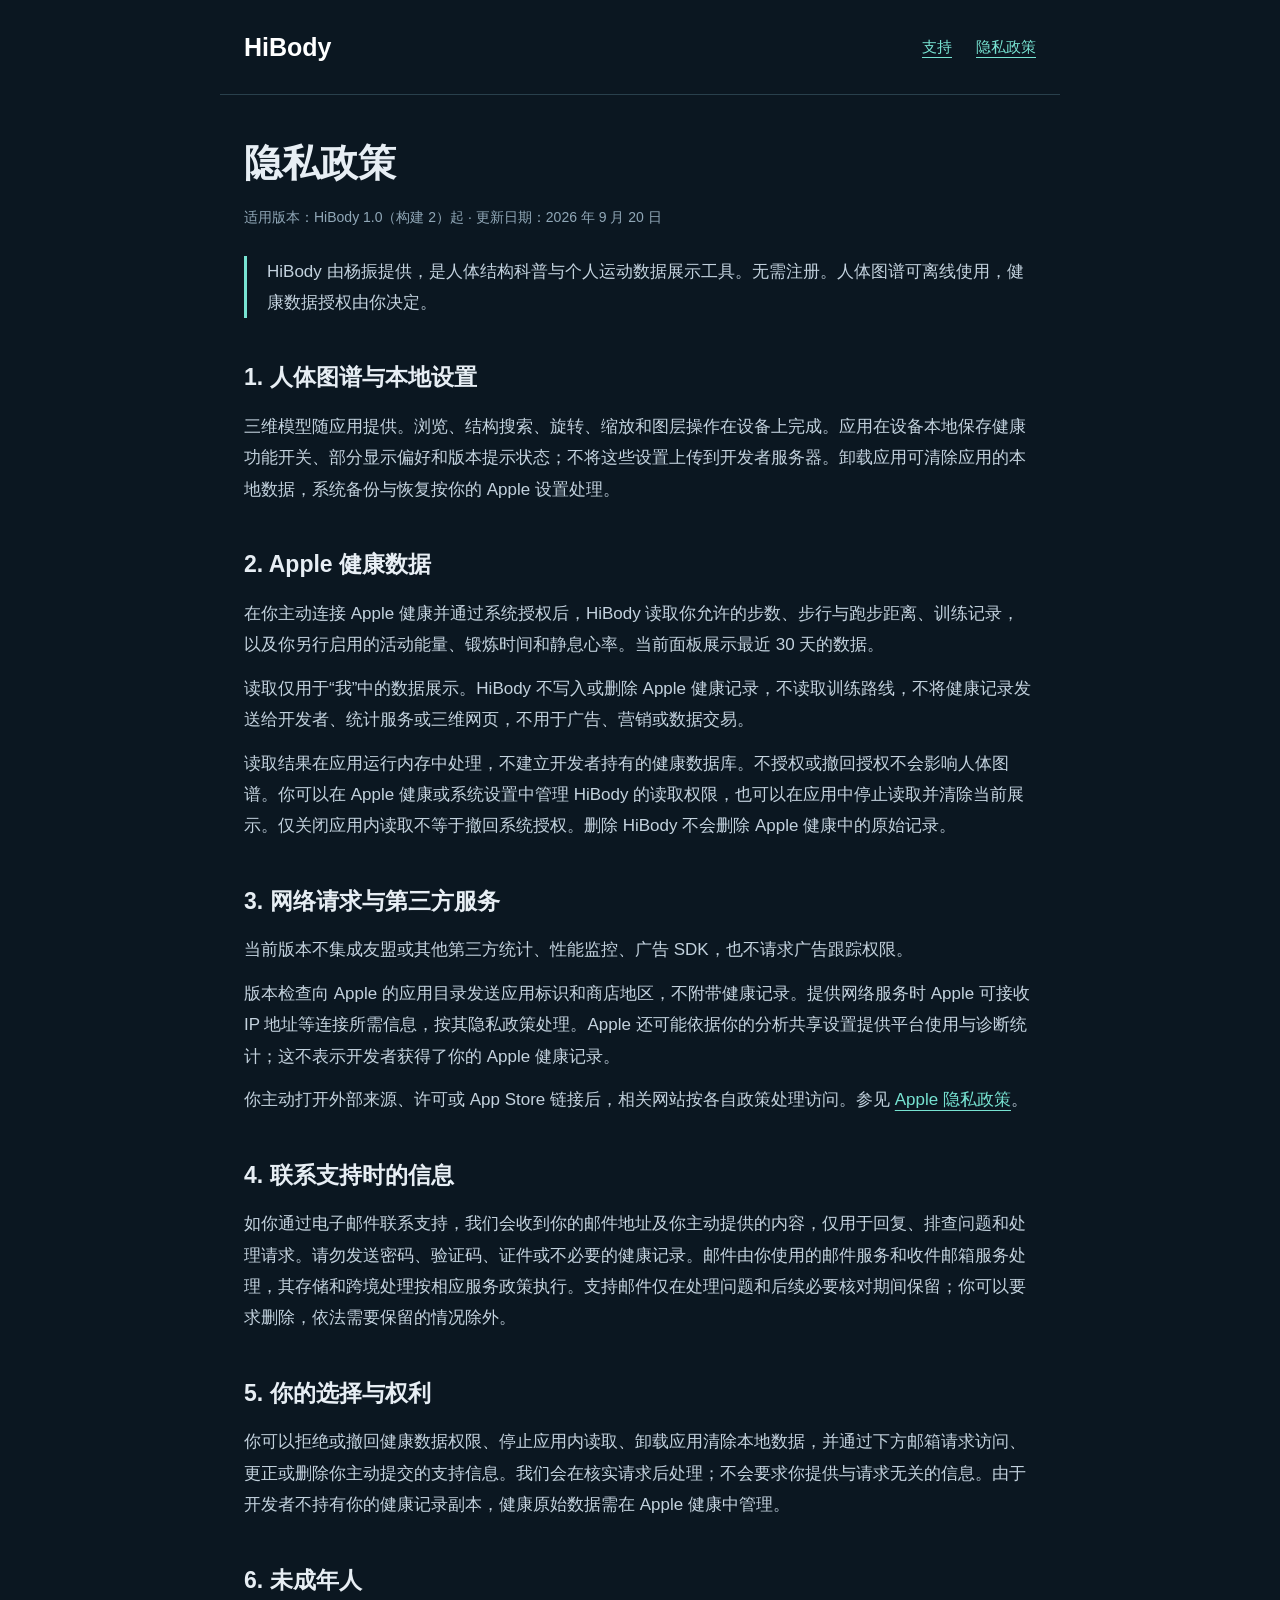
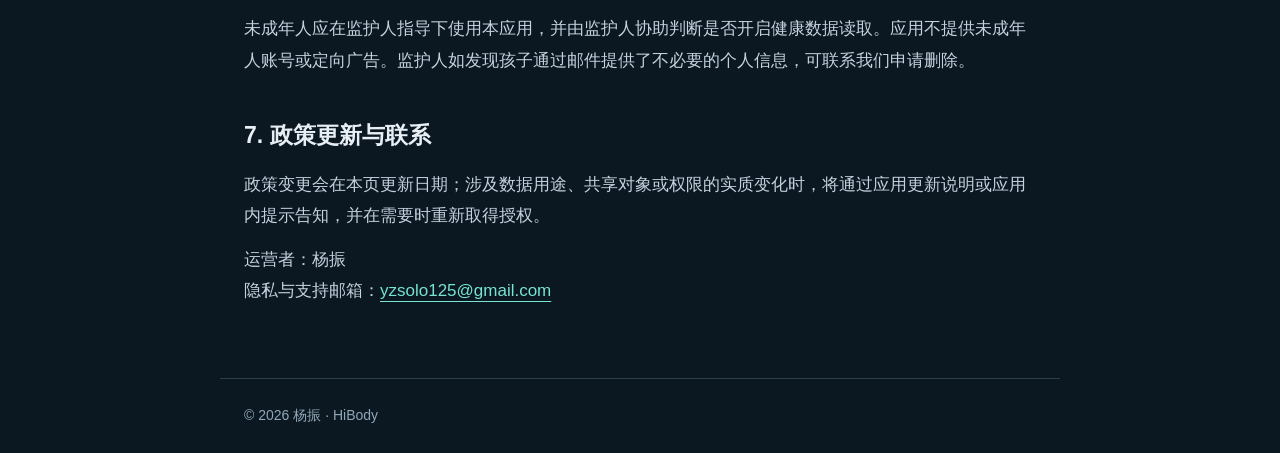
==== privacy.html @ a1c3797e "Add HiBody static website" ====
<!doctype html><html lang="zh-CN"><head><meta charset="utf-8"><meta name="viewport" content="width=device-width,initial-scale=1"><title>HiBody 隐私政策</title><meta name="description" content="HiBody 人体图谱应用的支持与隐私说明"><link rel="stylesheet" href="support.css"></head><body><header><a class="brand" href="index.html">HiBody</a><nav aria-label="页面导航"><a href="support.html">支持</a><a href="privacy.html">隐私政策</a></nav></header><main><h1>隐私政策</h1><p class="meta">适用版本：HiBody 1.0（构建 2）起 · 更新日期：2026 年 9 月 20 日</p>
<div class="intro"><p>HiBody 由杨振提供，是人体结构科普与个人运动数据展示工具。无需注册。人体图谱可离线使用，健康数据授权由你决定。</p></div>
<h2>1. 人体图谱与本地设置</h2><p>三维模型随应用提供。浏览、结构搜索、旋转、缩放和图层操作在设备上完成。应用在设备本地保存健康功能开关、部分显示偏好和版本提示状态；不将这些设置上传到开发者服务器。卸载应用可清除应用的本地数据，系统备份与恢复按你的 Apple 设置处理。</p>
<h2>2. Apple 健康数据</h2><p>在你主动连接 Apple 健康并通过系统授权后，HiBody 读取你允许的步数、步行与跑步距离、训练记录，以及你另行启用的活动能量、锻炼时间和静息心率。当前面板展示最近 30 天的数据。</p><p>读取仅用于“我”中的数据展示。HiBody 不写入或删除 Apple 健康记录，不读取训练路线，不将健康记录发送给开发者、统计服务或三维网页，不用于广告、营销或数据交易。</p><p>读取结果在应用运行内存中处理，不建立开发者持有的健康数据库。不授权或撤回授权不会影响人体图谱。你可以在 Apple 健康或系统设置中管理 HiBody 的读取权限，也可以在应用中停止读取并清除当前展示。仅关闭应用内读取不等于撤回系统授权。删除 HiBody 不会删除 Apple 健康中的原始记录。</p>
<h2>3. 网络请求与第三方服务</h2><p>当前版本不集成友盟或其他第三方统计、性能监控、广告 SDK，也不请求广告跟踪权限。</p><p>版本检查向 Apple 的应用目录发送应用标识和商店地区，不附带健康记录。提供网络服务时 Apple 可接收 IP 地址等连接所需信息，按其隐私政策处理。Apple 还可能依据你的分析共享设置提供平台使用与诊断统计；这不表示开发者获得了你的 Apple 健康记录。</p><p>你主动打开外部来源、许可或 App Store 链接后，相关网站按各自政策处理访问。参见 <a href="https://www.apple.com/legal/privacy/">Apple 隐私政策</a>。</p>
<h2>4. 联系支持时的信息</h2><p>如你通过电子邮件联系支持，我们会收到你的邮件地址及你主动提供的内容，仅用于回复、排查问题和处理请求。请勿发送密码、验证码、证件或不必要的健康记录。邮件由你使用的邮件服务和收件邮箱服务处理，其存储和跨境处理按相应服务政策执行。支持邮件仅在处理问题和后续必要核对期间保留；你可以要求删除，依法需要保留的情况除外。</p>
<h2>5. 你的选择与权利</h2><p>你可以拒绝或撤回健康数据权限、停止应用内读取、卸载应用清除本地数据，并通过下方邮箱请求访问、更正或删除你主动提交的支持信息。我们会在核实请求后处理；不会要求你提供与请求无关的信息。由于开发者不持有你的健康记录副本，健康原始数据需在 Apple 健康中管理。</p>
<h2>6. 未成年人</h2><p>未成年人应在监护人指导下使用本应用，并由监护人协助判断是否开启健康数据读取。应用不提供未成年人账号或定向广告。监护人如发现孩子通过邮件提供了不必要的个人信息，可联系我们申请删除。</p>
<h2>7. 政策更新与联系</h2><p>政策变更会在本页更新日期；涉及数据用途、共享对象或权限的实质变化时，将通过应用更新说明或应用内提示告知，并在需要时重新取得授权。</p><p>运营者：杨振<br>隐私与支持邮箱：<a href="mailto:yzsolo125@gmail.com">yzsolo125@gmail.com</a></p></main><footer>© 2026 杨振 · HiBody</footer></body></html>
---- support.css ----
*{box-sizing:border-box}body{margin:0;background:#0b1721;color:#e7eef4;font:17px/1.85 -apple-system,BlinkMacSystemFont,"PingFang SC",sans-serif}a{color:#77e3d2;text-underline-offset:5px}header,main,footer{max-width:840px;margin:auto;padding:24px}header{display:flex;justify-content:space-between;align-items:center;border-bottom:1px solid #29404c}nav{display:flex;gap:24px;font-size:15px}.brand{font-size:25px;font-weight:750;text-decoration:none;color:white}main{padding-top:44px;padding-bottom:60px}h1{font-size:38px;line-height:1.3;margin:0 0 16px}h2{font-size:23px;margin:38px 0 12px}p{margin:12px 0;color:#c3d2de}small,.meta{font-size:14px;color:#91a8b8}footer{border-top:1px solid #29404c;font-size:14px;color:#91a8b8}.intro{border-left:3px solid #77e3d2;padding-left:20px;margin:25px 0 36px}details{border-bottom:1px solid #29404c;padding:20px 0}summary{cursor:pointer;font-weight:600}summary:focus-visible,a:focus-visible{outline:2px solid #77e3d2;outline-offset:5px}@media(max-width:500px){header,main,footer{padding-left:22px;padding-right:22px}h1{font-size:32px}nav{gap:14px}main{padding-top:32px}}
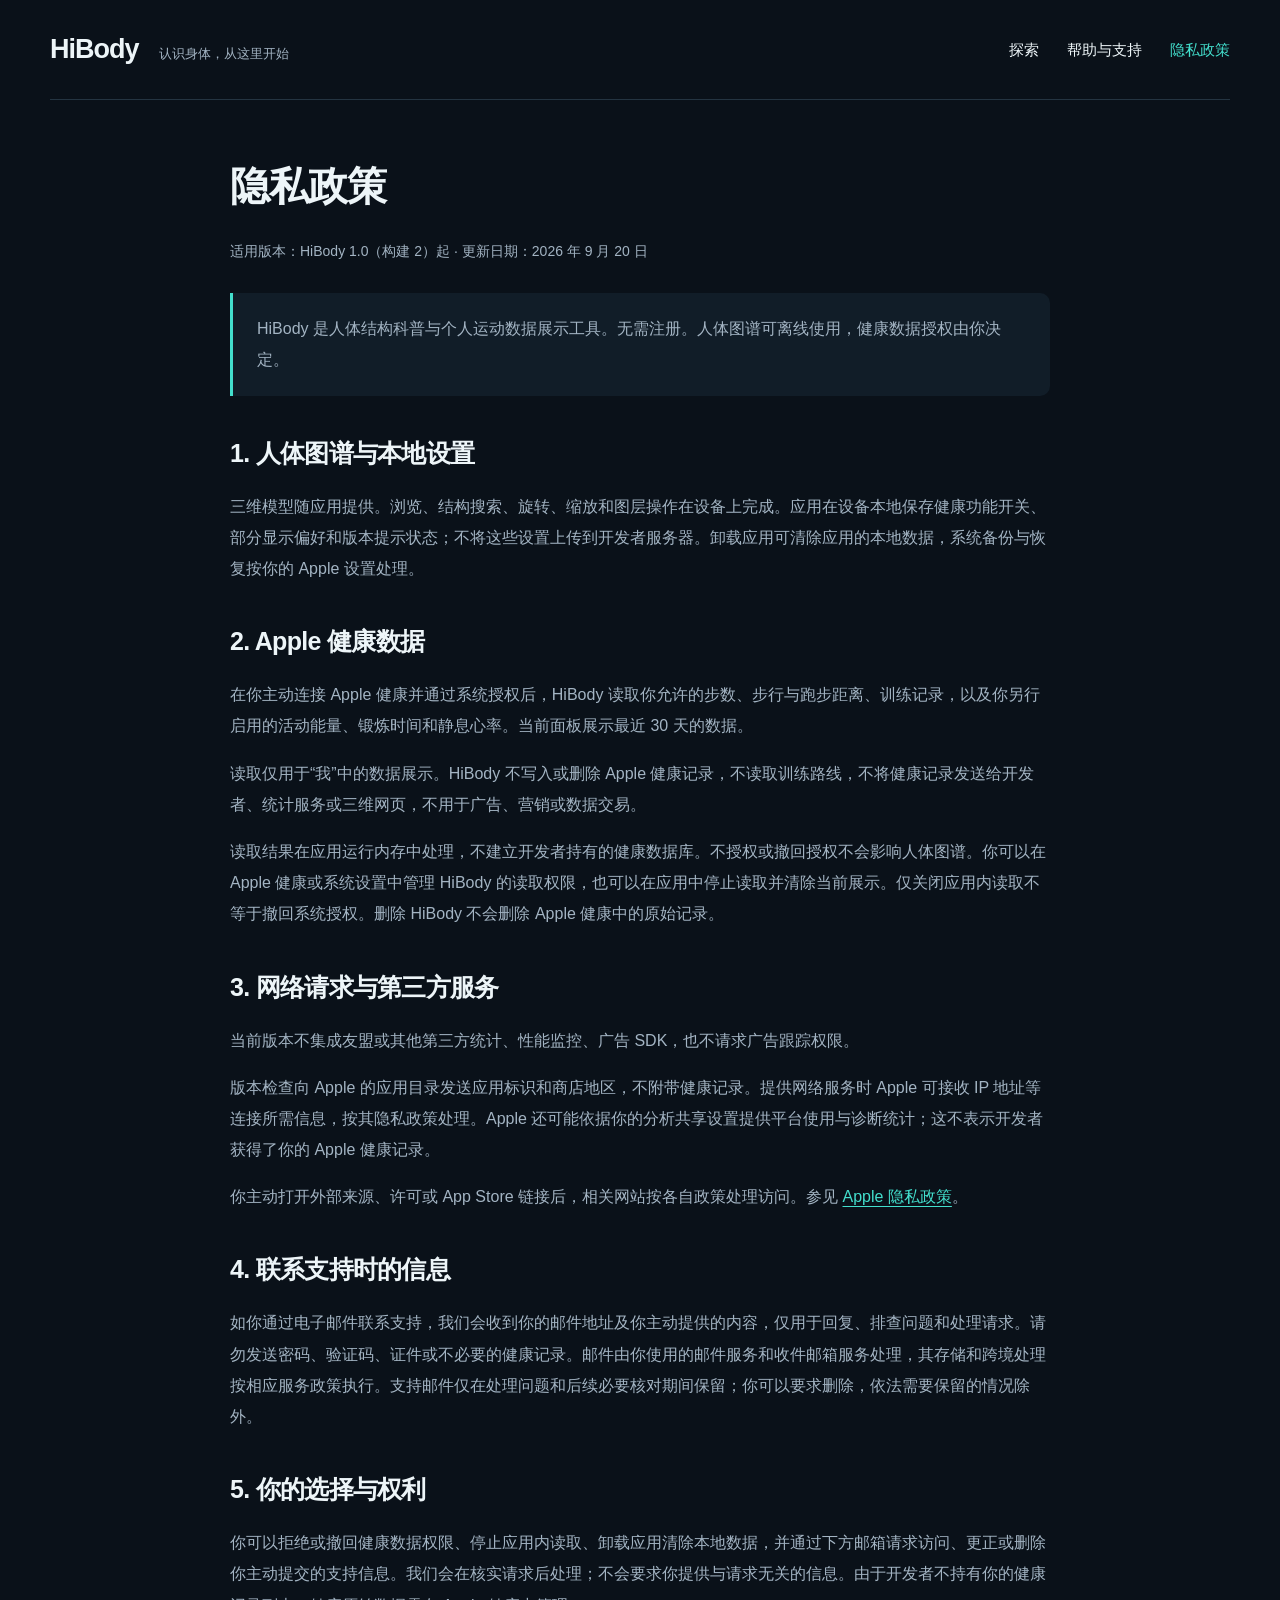
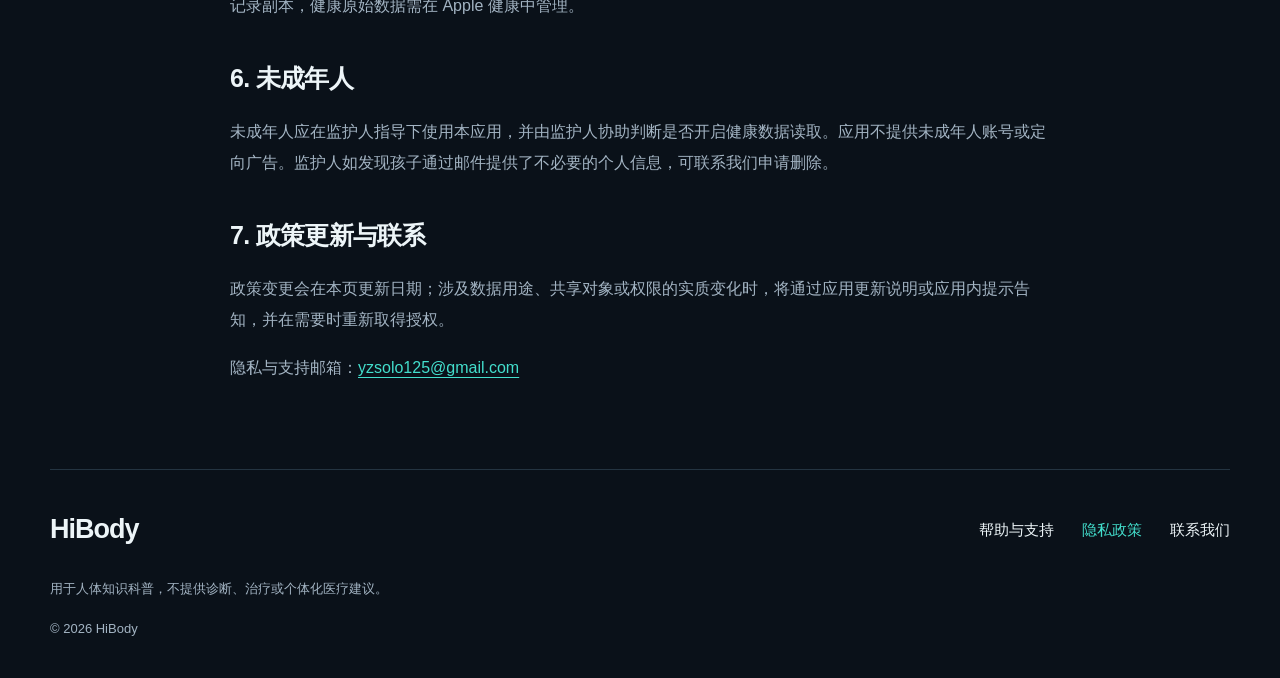
==== commit acd6e27e: "Refresh HiBody website and remove personal name from pages" ====
--- a/privacy.html
+++ b/privacy.html
@@ -1,9 +1,9 @@
-<!doctype html><html lang="zh-CN"><head><meta charset="utf-8"><meta name="viewport" content="width=device-width,initial-scale=1"><title>HiBody 隐私政策</title><meta name="description" content="HiBody 人体图谱应用的支持与隐私说明"><link rel="stylesheet" href="support.css"></head><body><header><a class="brand" href="index.html">HiBody</a><nav aria-label="页面导航"><a href="support.html">支持</a><a href="privacy.html">隐私政策</a></nav></header><main><h1>隐私政策</h1><p class="meta">适用版本：HiBody 1.0（构建 2）起 · 更新日期：2026 年 9 月 20 日</p>
-<div class="intro"><p>HiBody 由杨振提供，是人体结构科普与个人运动数据展示工具。无需注册。人体图谱可离线使用，健康数据授权由你决定。</p></div>
+<!doctype html><html lang="zh-CN"><head><meta charset="utf-8"><meta name="viewport" content="width=device-width,initial-scale=1"><title>HiBody 隐私政策</title><meta name="description" content="HiBody 人体图谱应用的支持与隐私说明"><meta name="theme-color" content="#0a1119"><link rel="icon" href="assets/icon.svg"><link rel="stylesheet" href="style.css"><link rel="stylesheet" href="support.css"><link rel="canonical" href="https://hibody.ch416.cn/privacy.html"></head><body><a class="skip" href="#main">跳到正文</a><header class="header wrap"><a class="brand" href="index.html">HiBody<span>认识身体，从这里开始</span></a><nav aria-label="主导航"><a href="index.html">探索</a><a href="support.html">帮助与支持</a><a href="privacy.html" aria-current="page">隐私政策</a></nav></header><main id="main" class="document wrap"><h1>隐私政策</h1><p class="meta">适用版本：HiBody 1.0（构建 2）起 · 更新日期：2026 年 9 月 20 日</p>
+<div class="intro"><p>HiBody 是人体结构科普与个人运动数据展示工具。无需注册。人体图谱可离线使用，健康数据授权由你决定。</p></div>
 <h2>1. 人体图谱与本地设置</h2><p>三维模型随应用提供。浏览、结构搜索、旋转、缩放和图层操作在设备上完成。应用在设备本地保存健康功能开关、部分显示偏好和版本提示状态；不将这些设置上传到开发者服务器。卸载应用可清除应用的本地数据，系统备份与恢复按你的 Apple 设置处理。</p>
 <h2>2. Apple 健康数据</h2><p>在你主动连接 Apple 健康并通过系统授权后，HiBody 读取你允许的步数、步行与跑步距离、训练记录，以及你另行启用的活动能量、锻炼时间和静息心率。当前面板展示最近 30 天的数据。</p><p>读取仅用于“我”中的数据展示。HiBody 不写入或删除 Apple 健康记录，不读取训练路线，不将健康记录发送给开发者、统计服务或三维网页，不用于广告、营销或数据交易。</p><p>读取结果在应用运行内存中处理，不建立开发者持有的健康数据库。不授权或撤回授权不会影响人体图谱。你可以在 Apple 健康或系统设置中管理 HiBody 的读取权限，也可以在应用中停止读取并清除当前展示。仅关闭应用内读取不等于撤回系统授权。删除 HiBody 不会删除 Apple 健康中的原始记录。</p>
 <h2>3. 网络请求与第三方服务</h2><p>当前版本不集成友盟或其他第三方统计、性能监控、广告 SDK，也不请求广告跟踪权限。</p><p>版本检查向 Apple 的应用目录发送应用标识和商店地区，不附带健康记录。提供网络服务时 Apple 可接收 IP 地址等连接所需信息，按其隐私政策处理。Apple 还可能依据你的分析共享设置提供平台使用与诊断统计；这不表示开发者获得了你的 Apple 健康记录。</p><p>你主动打开外部来源、许可或 App Store 链接后，相关网站按各自政策处理访问。参见 <a href="https://www.apple.com/legal/privacy/">Apple 隐私政策</a>。</p>
 <h2>4. 联系支持时的信息</h2><p>如你通过电子邮件联系支持，我们会收到你的邮件地址及你主动提供的内容，仅用于回复、排查问题和处理请求。请勿发送密码、验证码、证件或不必要的健康记录。邮件由你使用的邮件服务和收件邮箱服务处理，其存储和跨境处理按相应服务政策执行。支持邮件仅在处理问题和后续必要核对期间保留；你可以要求删除，依法需要保留的情况除外。</p>
 <h2>5. 你的选择与权利</h2><p>你可以拒绝或撤回健康数据权限、停止应用内读取、卸载应用清除本地数据，并通过下方邮箱请求访问、更正或删除你主动提交的支持信息。我们会在核实请求后处理；不会要求你提供与请求无关的信息。由于开发者不持有你的健康记录副本，健康原始数据需在 Apple 健康中管理。</p>
 <h2>6. 未成年人</h2><p>未成年人应在监护人指导下使用本应用，并由监护人协助判断是否开启健康数据读取。应用不提供未成年人账号或定向广告。监护人如发现孩子通过邮件提供了不必要的个人信息，可联系我们申请删除。</p>
-<h2>7. 政策更新与联系</h2><p>政策变更会在本页更新日期；涉及数据用途、共享对象或权限的实质变化时，将通过应用更新说明或应用内提示告知，并在需要时重新取得授权。</p><p>运营者：杨振<br>隐私与支持邮箱：<a href="mailto:yzsolo125@gmail.com">yzsolo125@gmail.com</a></p></main><footer>© 2026 杨振 · HiBody</footer></body></html>+<h2>7. 政策更新与联系</h2><p>政策变更会在本页更新日期；涉及数据用途、共享对象或权限的实质变化时，将通过应用更新说明或应用内提示告知，并在需要时重新取得授权。</p><p>隐私与支持邮箱：<a href="mailto:yzsolo125@gmail.com">yzsolo125@gmail.com</a></p></main><footer class="wrap"><div class="footer-row"><a class="brand" href="index.html">HiBody</a><nav aria-label="页脚导航"><a href="support.html">帮助与支持</a><a href="privacy.html" aria-current="page">隐私政策</a><a href="mailto:yzsolo125@gmail.com">联系我们</a></nav></div><p>用于人体知识科普，不提供诊断、治疗或个体化医疗建议。</p><small>© 2026 HiBody</small></footer></body></html>
--- a/style.css
+++ b/style.css
@@ -0,0 +1 @@
+:root{color-scheme:dark;--bg:#0a1119;--surface:#111d28;--text:#edf5f8;--muted:#a3b4c3;--accent:#43dfcd;--line:#243441}*{box-sizing:border-box}html{scroll-behavior:smooth;scroll-padding-top:28px}body{margin:0;background:var(--bg);color:var(--text);font:16px/1.8 -apple-system,BlinkMacSystemFont,"PingFang SC","Microsoft YaHei",sans-serif}a{color:inherit;text-decoration:none}a:focus-visible,summary:focus-visible{outline:2px solid var(--accent);outline-offset:6px}a:hover{color:var(--accent)}img{display:block;max-width:100%;height:auto}.wrap{width:min(1180px,calc(100% - 64px));margin:auto}.skip{position:absolute;left:20px;top:-100px;background:var(--accent);color:var(--bg);padding:10px;z-index:5}.skip:focus{top:10px}.header{display:flex;align-items:center;justify-content:space-between;gap:24px;min-height:100px;border-bottom:1px solid var(--line)}.brand{font-size:27px;font-weight:750;letter-spacing:-1px;white-space:nowrap}.brand span{font-size:13px;font-weight:400;letter-spacing:0;margin-left:20px;color:var(--muted)}nav{display:flex;gap:28px;font-size:15px}nav a[aria-current]{color:var(--accent)}.hero{display:grid;grid-template-columns:1.25fr .75fr;gap:70px;align-items:center;padding-top:72px;padding-bottom:80px}.eyebrow{font-size:14px;letter-spacing:2px;color:var(--accent);margin:0 0 24px}h1,h2,h3,p{margin-top:0}h1{font-size:clamp(38px,4.5vw,62px);line-height:1.3;letter-spacing:-2px;margin-bottom:26px}h1 em{font-style:normal;color:var(--accent)}.lead{color:var(--muted);font-size:19px;line-height:1.9;margin-bottom:32px}.actions{display:flex;align-items:center;gap:28px}.button{display:inline-flex;justify-content:space-between;align-items:center;gap:34px;background:var(--accent);color:#072925;border-radius:10px;padding:14px 24px;font-weight:650;min-height:50px}.button:hover{background:#89f0e1;color:#072925}.text-link{color:var(--accent);font-weight:550}.hero-notes{display:flex;flex-wrap:wrap;gap:10px 20px;padding:0;list-style:none;margin:30px 0 12px;color:var(--muted);font-size:14px}.availability{font-size:13px;color:#8ba0b2}.app-preview{margin:0;justify-self:center;width:min(100%,340px);padding:15px;background:linear-gradient(135deg,#163137,#13202f);border:1px solid #2d5359;border-radius:28px;box-shadow:0 24px 90px #0005;transform:rotate(2deg)}.preview-label{display:flex;justify-content:space-between;color:#bfd7db;font-size:12px;padding:0 4px 12px}.app-preview img{border-radius:18px}.app-preview figcaption{color:var(--muted);text-align:center;font-size:13px;margin:12px 0 0}.section{padding-top:80px;padding-bottom:80px;border-top:1px solid var(--line)}h2{font-size:clamp(28px,3vw,40px);line-height:1.4;letter-spacing:-.7px;margin-bottom:20px}h3{font-size:22px;margin-bottom:12px}p{color:var(--muted)}.section-heading{margin-bottom:38px}.section-heading .eyebrow{margin-bottom:16px}.features{display:grid;grid-template-columns:repeat(3,1fr);gap:18px}.features article{padding:30px;background:var(--surface);border:1px solid var(--line);border-radius:18px}.features p{min-height:88px}.number{display:block;font-size:14px;color:var(--accent);margin-bottom:34px}.tag{display:inline-block;border-top:1px solid var(--line);padding-top:18px;width:100%;font-size:14px;color:#bed0dc}.health{display:grid;grid-template-columns:1fr 1fr;gap:90px;align-items:center}.health>div>p{max-width:480px}.metrics{background:var(--surface);padding:32px;border-radius:20px;border:1px solid var(--line)}.metrics h3{font-size:18px}.metrics ul{padding:0;list-style:none;margin:0 0 24px}.metrics li{padding:20px 0;border-bottom:1px solid var(--line)}.metrics span{display:block;font-size:14px;color:var(--muted)}.metrics strong{font-size:17px;font-weight:550}.metrics p{margin:0;font-size:14px;color:var(--accent)}.trust-grid{display:grid;grid-template-columns:repeat(3,1fr);gap:35px;margin:38px 0 24px}.trust-grid h3{font-size:19px}.contact{display:flex;justify-content:space-between;align-items:center;gap:30px;padding:35px 40px;background:#133039;border:1px solid #29515a;border-radius:20px;margin-bottom:80px}.contact h2{font-size:28px;margin-bottom:8px}.contact p{margin:0}footer{padding-top:35px;padding-bottom:35px;border-top:1px solid var(--line)}.footer-row{display:flex;justify-content:space-between;gap:24px;align-items:center;margin-bottom:24px}footer p,footer small{font-size:13px;color:var(--muted)}@media(min-width:1500px){.hero{padding-top:90px;padding-bottom:100px}}@media(max-width:800px){.wrap{width:calc(100% - 40px)}.brand span{display:none}.header{min-height:80px}.hero{gap:28px;grid-template-columns:1.15fr .85fr;padding-top:48px}h1{font-size:40px}.lead{font-size:17px}.actions{gap:18px;flex-wrap:wrap}.health{gap:30px}.features article{padding:22px}.features p{min-height:0}.section{padding:56px 0}.trust-grid{gap:20px}}@media(max-width:600px){.header{flex-wrap:wrap;padding:18px 0;gap:12px}.header nav{width:100%;gap:24px;font-size:14px}.hero{grid-template-columns:1fr;gap:36px;padding:44px 0 50px}h1{font-size:39px;letter-spacing:-1px}.lead br{display:none}.app-preview{width:280px;transform:none}.features,.health,.trust-grid{grid-template-columns:1fr}.features article{padding:26px}.number{margin-bottom:16px}.features p{margin-bottom:20px}.health{gap:24px}.contact{padding:28px;align-items:flex-start;flex-direction:column;margin-bottom:48px}.footer-row{flex-direction:column;align-items:flex-start}footer nav{flex-wrap:wrap;gap:20px}.trust-grid{gap:10px}.section{padding:45px 0}.metrics{padding:25px}}@media(prefers-reduced-motion:reduce){html{scroll-behavior:auto}}
--- a/support.css
+++ b/support.css
@@ -1 +1 @@
-*{box-sizing:border-box}body{margin:0;background:#0b1721;color:#e7eef4;font:17px/1.85 -apple-system,BlinkMacSystemFont,"PingFang SC",sans-serif}a{color:#77e3d2;text-underline-offset:5px}header,main,footer{max-width:840px;margin:auto;padding:24px}header{display:flex;justify-content:space-between;align-items:center;border-bottom:1px solid #29404c}nav{display:flex;gap:24px;font-size:15px}.brand{font-size:25px;font-weight:750;text-decoration:none;color:white}main{padding-top:44px;padding-bottom:60px}h1{font-size:38px;line-height:1.3;margin:0 0 16px}h2{font-size:23px;margin:38px 0 12px}p{margin:12px 0;color:#c3d2de}small,.meta{font-size:14px;color:#91a8b8}footer{border-top:1px solid #29404c;font-size:14px;color:#91a8b8}.intro{border-left:3px solid #77e3d2;padding-left:20px;margin:25px 0 36px}details{border-bottom:1px solid #29404c;padding:20px 0}summary{cursor:pointer;font-weight:600}summary:focus-visible,a:focus-visible{outline:2px solid #77e3d2;outline-offset:5px}@media(max-width:500px){header,main,footer{padding-left:22px;padding-right:22px}h1{font-size:32px}nav{gap:14px}main{padding-top:32px}}+.document{max-width:820px;padding-top:60px;padding-bottom:70px}.document h1{font-size:40px;letter-spacing:-1px}.document h2{font-size:25px;margin-top:40px}.document p{line-height:1.95}.document a:not(.button){color:var(--accent);text-decoration:underline;text-underline-offset:4px;overflow-wrap:anywhere}.document .meta{font-size:14px}.intro{padding:20px 24px;border-left:3px solid var(--accent);background:var(--surface);border-radius:0 10px 10px 0;margin:28px 0 36px}.intro p{margin:0}.document details{border-bottom:1px solid var(--line);padding:22px 0}.document summary{cursor:pointer;font-size:18px;font-weight:600;padding-right:15px}.document details p{margin:16px 0 0}.document details[open] summary{color:var(--accent)}@media(max-width:600px){.document{padding-top:36px;padding-bottom:45px}.document h1{font-size:32px}.document h2{font-size:23px}.intro{padding:18px}}
